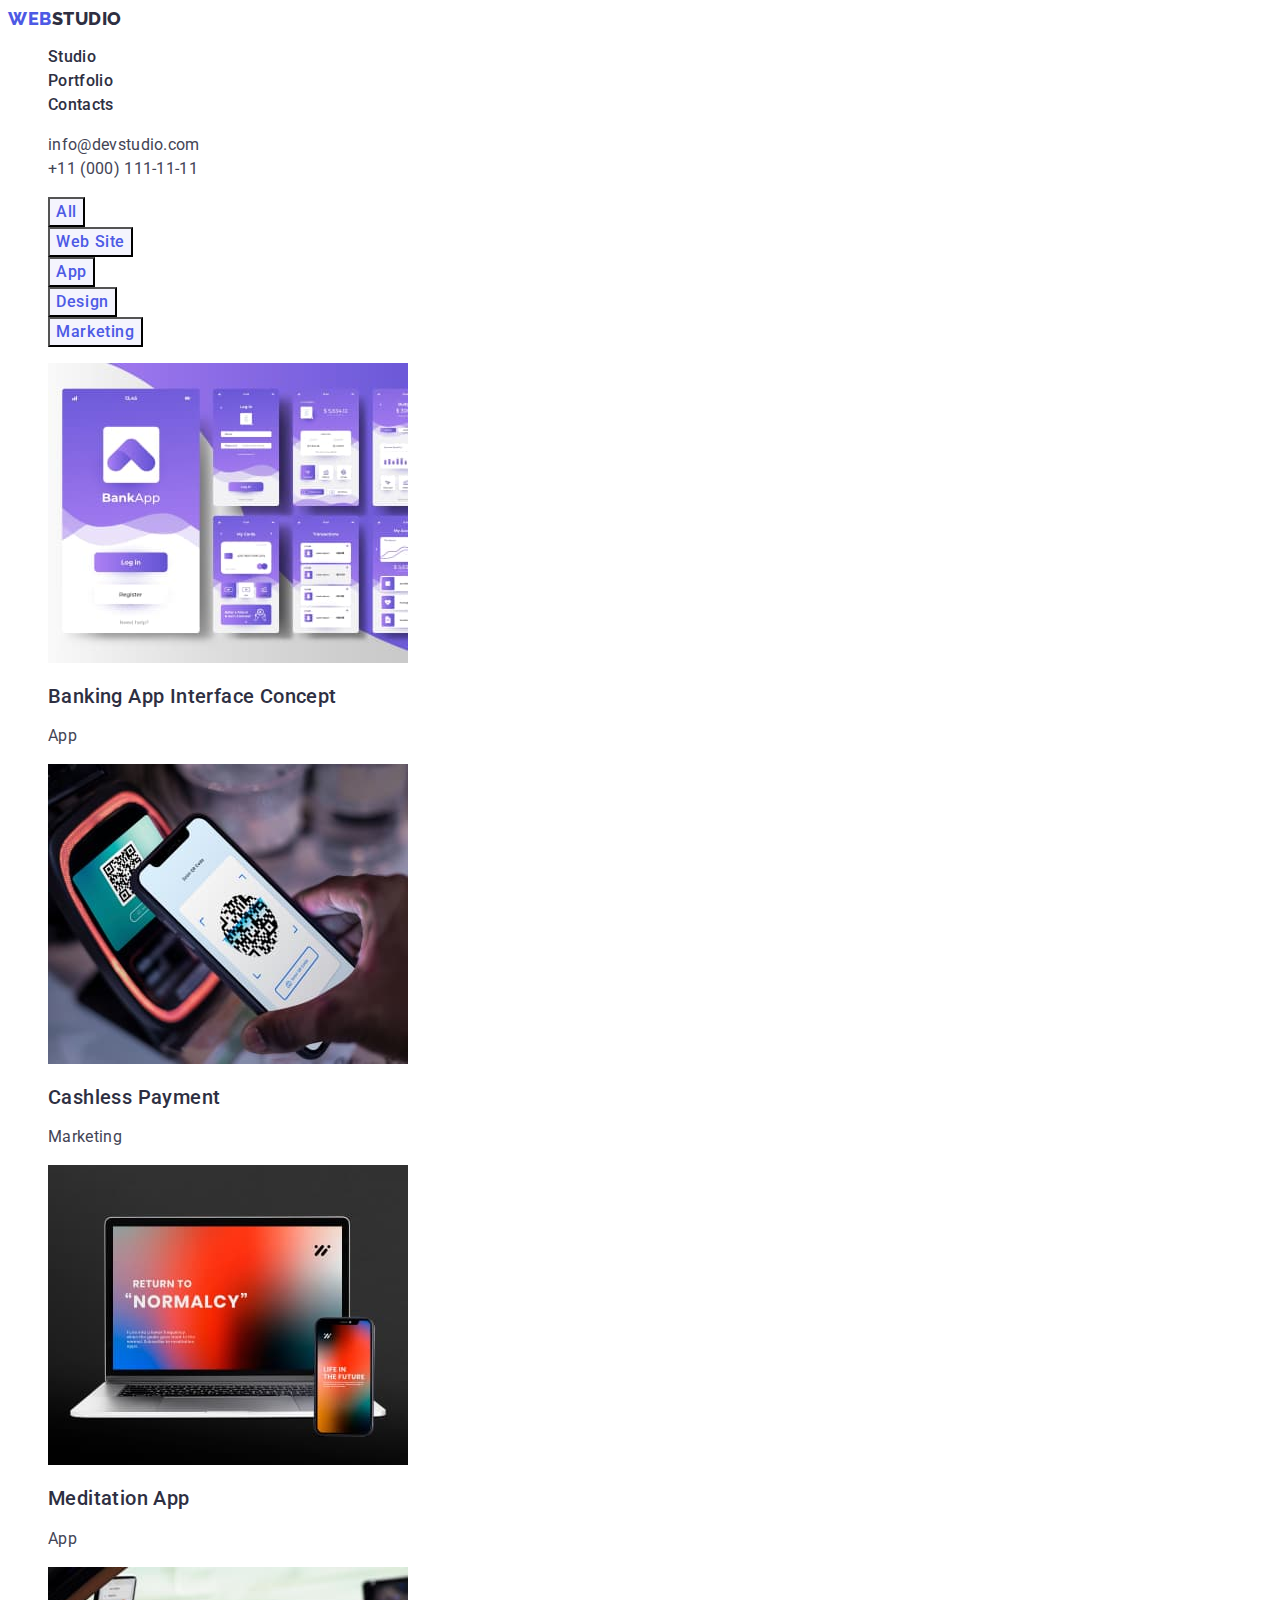
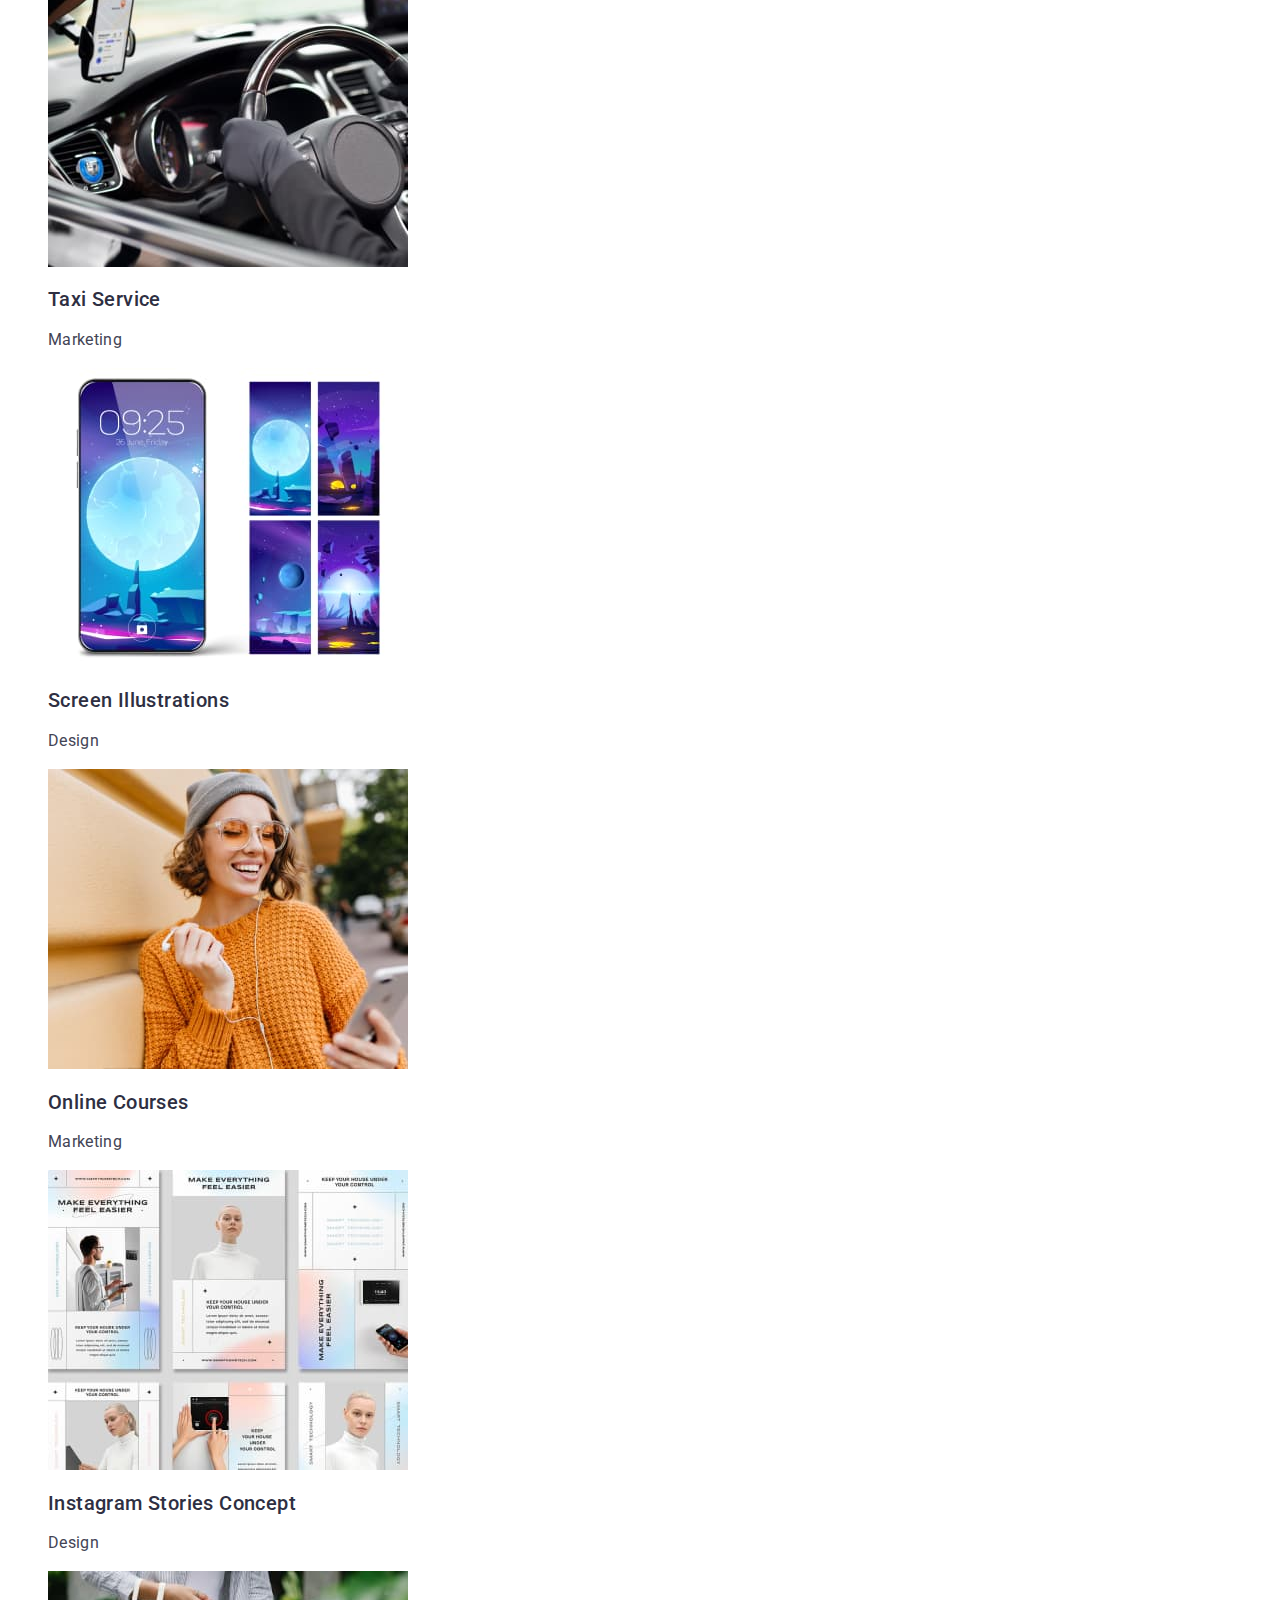
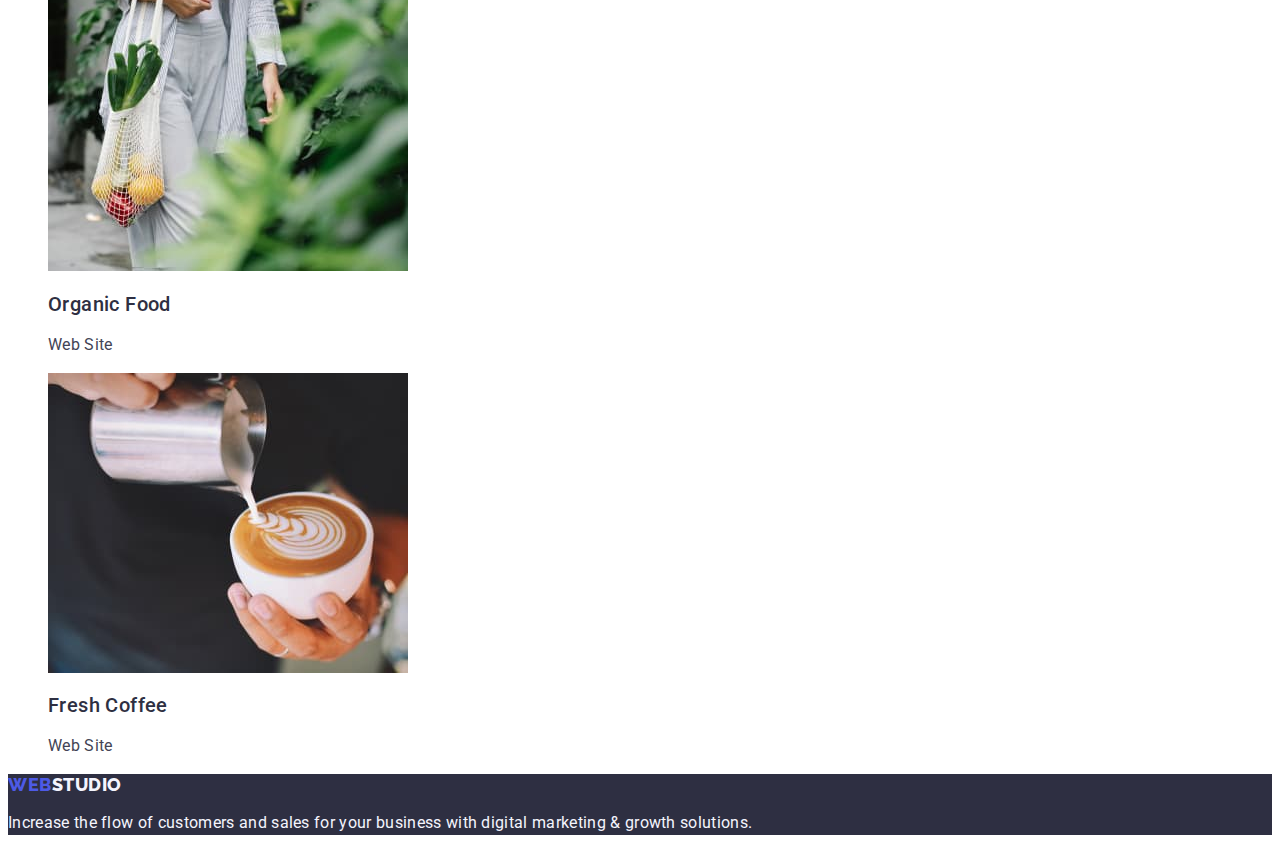
==== portfolio.html @ 57d8a475 "Initial commit" ====
<!DOCTYPE html>
<html lang="en">
  <head>
    <meta charset="UTF-8" />
    <meta name="viewport" content="width=device-width, initial-scale=1.0" />
    <title>Effective Solutions for Your Business</title>
    <link rel="preconnect" href="https://fonts.googleapis.com">
    <link rel="preconnect" href="https://fonts.gstatic.com" crossorigin>
    <link href="https://fonts.googleapis.com/css2?family=Raleway:wght@800&family=Roboto:wght@400;500;700;900&display=swap" rel="stylesheet">
    <link rel="stylesheet" href="./css/styles.css" />
  </head>
  <body>
    <header>
      <nav>
        <a href="./index.html" class="logo link">Web<span class="hlogo-span">Studio</span></a>
        <ul class="list">
          <li><a href="./index.html" class="nlist-link link">Studio</a></li>
          <li><a href="./portfolio.html" class="nlist-link link">Portfolio</a></li>
          <li><a href="" class="nlist-link link">Contacts</a></li>
        </ul>
      </nav>

      <address class="address">
        <ul class="list">
          <li>
            <a href="mailto:info@devstudio.com" class="addr-link link">info@devstudio.com</a>
          </li>
          <li>
            <a href="tel:+110001111111" class="addr-link link">+11 (000) 111-11-11</a>
          </li>
        </ul>
      </address>
    </header>

    <main>
      <section class="portfolio-section">
        <h1 hidden>hidden text</h1>
        <ul class="list">
          <li><button type="button" class="btn-item">All</button></li>
          <li><button type="button" class="btn-item">Web Site</button></li>
          <li><button type="button" class="btn-item">App</button></li>
          <li><button type="button" class="btn-item">Design</button></li>
          <li><button type="button" class="btn-item">Marketing</button></li>
        </ul>
        
        <!-- first-group -->
        <ul class="list">
          <li>
            <a href="#" class="link">
            <img src="./images/portfolio/line1/bank_app.jpg" alt="bank app" width="360" />
            <h2 class="team-h">Banking App Interface Concept</h2>
            <p class="team-p">App</p>
            </a>
          </li>
          <li>
            <a href="#" class="link">
            <img src="./images/portfolio/line1/cashless_pay.jpg" alt="cashless payment" width="360" />
            <h2 class="team-h">Cashless Payment</h2>
            <p class="team-p">Marketing</p>
            </a>
          </li>
          <li>
            <a href="#" class="link">
            <img src="./images/portfolio/line1/medit_app.jpg" alt="meditation app" width="360" />
            <h2 class="team-h">Meditation App</h2>
            <p class="team-p">App</p>
            </a>
          </li>
        
          <li>
            <a href="#" class="link">
            <img src="./images/portfolio/line2/taxi_svc.jpg" alt="taxi driving" width="360" />
            <h2 class="team-h">Taxi Service</h2>
            <p class="team-p">Marketing</p>
            </a>
          </li>
          <li>
            <a href="#" class="link">
            <img src="./images/portfolio/line2/srcreen.jpg" alt="screen illustrations" width="360" />
            <h2 class="team-h">Screen Illustrations</h2>
            <p class="team-p">Design</p>
            </a>
          </li>
          <li>
            <a href="#" class="link">
            <img src="./images/portfolio/line2/online_cours.jpg" alt="smiling girl learning" width="360" />
            <h2 class="team-h">Online Courses</h2>
            <p class="team-p">Marketing</p>
            </a>
          </li>
        
          <li>
            <a href="#" class="link">
            <img src="./images/portfolio/line3/insta_stories.jpg" alt="instagram screenshots" width="360" />
            <h2 class="team-h">Instagram Stories Concept</h2>
            <p class="team-p">Design</p>
            </a>
          </li>
          <li>
            <a href="#" class="link">
            <img src="./images/portfolio/line3/organic_food.jpg" alt="food in bascet" width="360" />
            <h2 class="team-h">Organic Food</h2>
            <p class="team-p">Web Site</p>
            </a>
          </li>
          <li>
            <a href="#" class="link">
            <img src="./images/portfolio/line3/fresh_cofee.jpg" alt="cup of coffee" width="360" />
            <h2 class="team-h">Fresh Coffee</h2>
            <p class="team-p">Web Site</p>
            </a>
          </li>
        </ul>

      </section>
    </main>

 <!-- footer -->
    <footer class="footer">
      <a href="./index.html" class="logo link">Web<span class="flogo-span">Studio</span></a>
      <p class="footer-p">
        Increase the flow of customers and sales for your business with digital marketing & growth
        solutions.
      </p>
    </footer>
  </body>
</html>
---- css/styles.css ----
:root {
    --main-color: #2E2F42;
    --logo-color: #4D5AE5;
    --light-color: #FFFFFF;
    --dark-color: #434455;
    --btn-hover: #404BBF;
    --btn-active: #f4f4fd;
    --prim-fnt: Roboto, sans-serif;
    --sec-fnt: Raleway, sans-serif;
}

body {
    font-family: var(--prim-fnt);
    color: var(--dark-color);
    background-color: var(--light-color);
    text-decoration: none;
    font-style: normal;
}

ul,
ol {
    list-style-type: none;
}

.link {
    text-decoration: none;
}

a, address {
    text-decoration: none;
    color: currentColor;
    font-style: inherit;
    color: var(--main-color);
}

/* logo header */
.logo {
    font-family: var(--sec-fnt);
    text-transform: uppercase;
    text-decoration: none;
    color: var(--logo-color);
    font-weight: 800;
    font-size: 18px;
    line-height: 1.17;
    letter-spacing: 0.03em;
}

.hlogo-span {
    color: var(--main-color);
}

.list {
    list-style: none;
}

.nlist-link {
    font-weight: 500;
    font-size: 16px;
    line-height: 1.5;
    letter-spacing: 0.02em;
    color: var(--main-color);
}

.nlist-link:hover,
.nlist-link:focus,
.addr-link:hover,
.addr-link:focus {
    color: #404bbf;

}

.addr-link {
    font-size: 16px;
    line-height: 1.5;
    letter-spacing: 0.02em;
    color: var(--dark-color);
}

/* footer */
.footer {
    background-color: var(--main-color);
    color: var(--light-color);
}

.flogo-span {
    color: #F4F4FD;
}

.footer-p {
    line-height: 1.5;
    color: #F4F4FD;
    letter-spacing: 0.02em;
}


/* hero section */
.section-hero {
    background-color: var(--main-color);
}

.hero-title {
    color: var(--light-color);
    font-size: 56px;
    font-weight: 700;
    line-height: 1.07;
    letter-spacing: 0.02em;
    text-align: center;
}

.hero-btn {
    background-color: var(--logo-color);
    font-family: var(--prim-fnt);
    color: var(--light-color);
    font-size: 16px;
    font-weight: 500;
    line-height: 1.5;
    cursor: pointer;
    letter-spacing: 0.04em;
    text-align: center;
}

.hero-btn:hover, .hero-btn:focus {
    background-color: var(--btn-hover);
}

/* second section */
.feature-h {
    font-weight: 500;
    font-size: 20px;
    line-height: 1.2;
    letter-spacing: 0.02em;
    color: var(--main-color)
}

.feature-p {
    font-size: 16px;
    line-height: 1.5;
    letter-spacing: 0.02em;
    color: var(--dark-color);
}

/* third section */

.doing-h {
    font-size: 36px;
    line-height: 1.11;
    text-align: center;
    letter-spacing: 0.02em;
    text-transform: capitalize;
    color: var(--main-color);
}

/* fourth section */

.team-section {
    background-color: #F4F4FD;
}

.team-item {
    background-color: var(--light-color);
}

.team-h {
    font-weight: 500;
    font-size: 20px;
    line-height: 1.2;
    letter-spacing: 0.02em;
    color: var(--main-color)
}

.team-p {
    font-size: 16px;
    line-height: 1.5;
    letter-spacing: 0.02em;
    color: var(--dark-color);
}

/* portfolio button list */

.btn-list button {
    text-transform: capitalize
}

.btn-item {
    font-family: var(--prim-fnt);
    font-weight: 500;
    font-size: 16px;
    line-height: 1.5;
    text-transform: capitalize;
    letter-spacing: 0.04em;
    background-color: var(--btn-active);
    color: var(--logo-color);
    cursor: pointer;
}

.btn-item:hover,
.btn-item:focus,
.btn-item:hover,
.btn-item:focus {
    color: var(--light-color);
    background-color: var(--btn-hover);
} 


.portfolio-section {
    text-transform: capitalize;
}

.portfolio-section h3 p {
    text-transform: inherit;
}
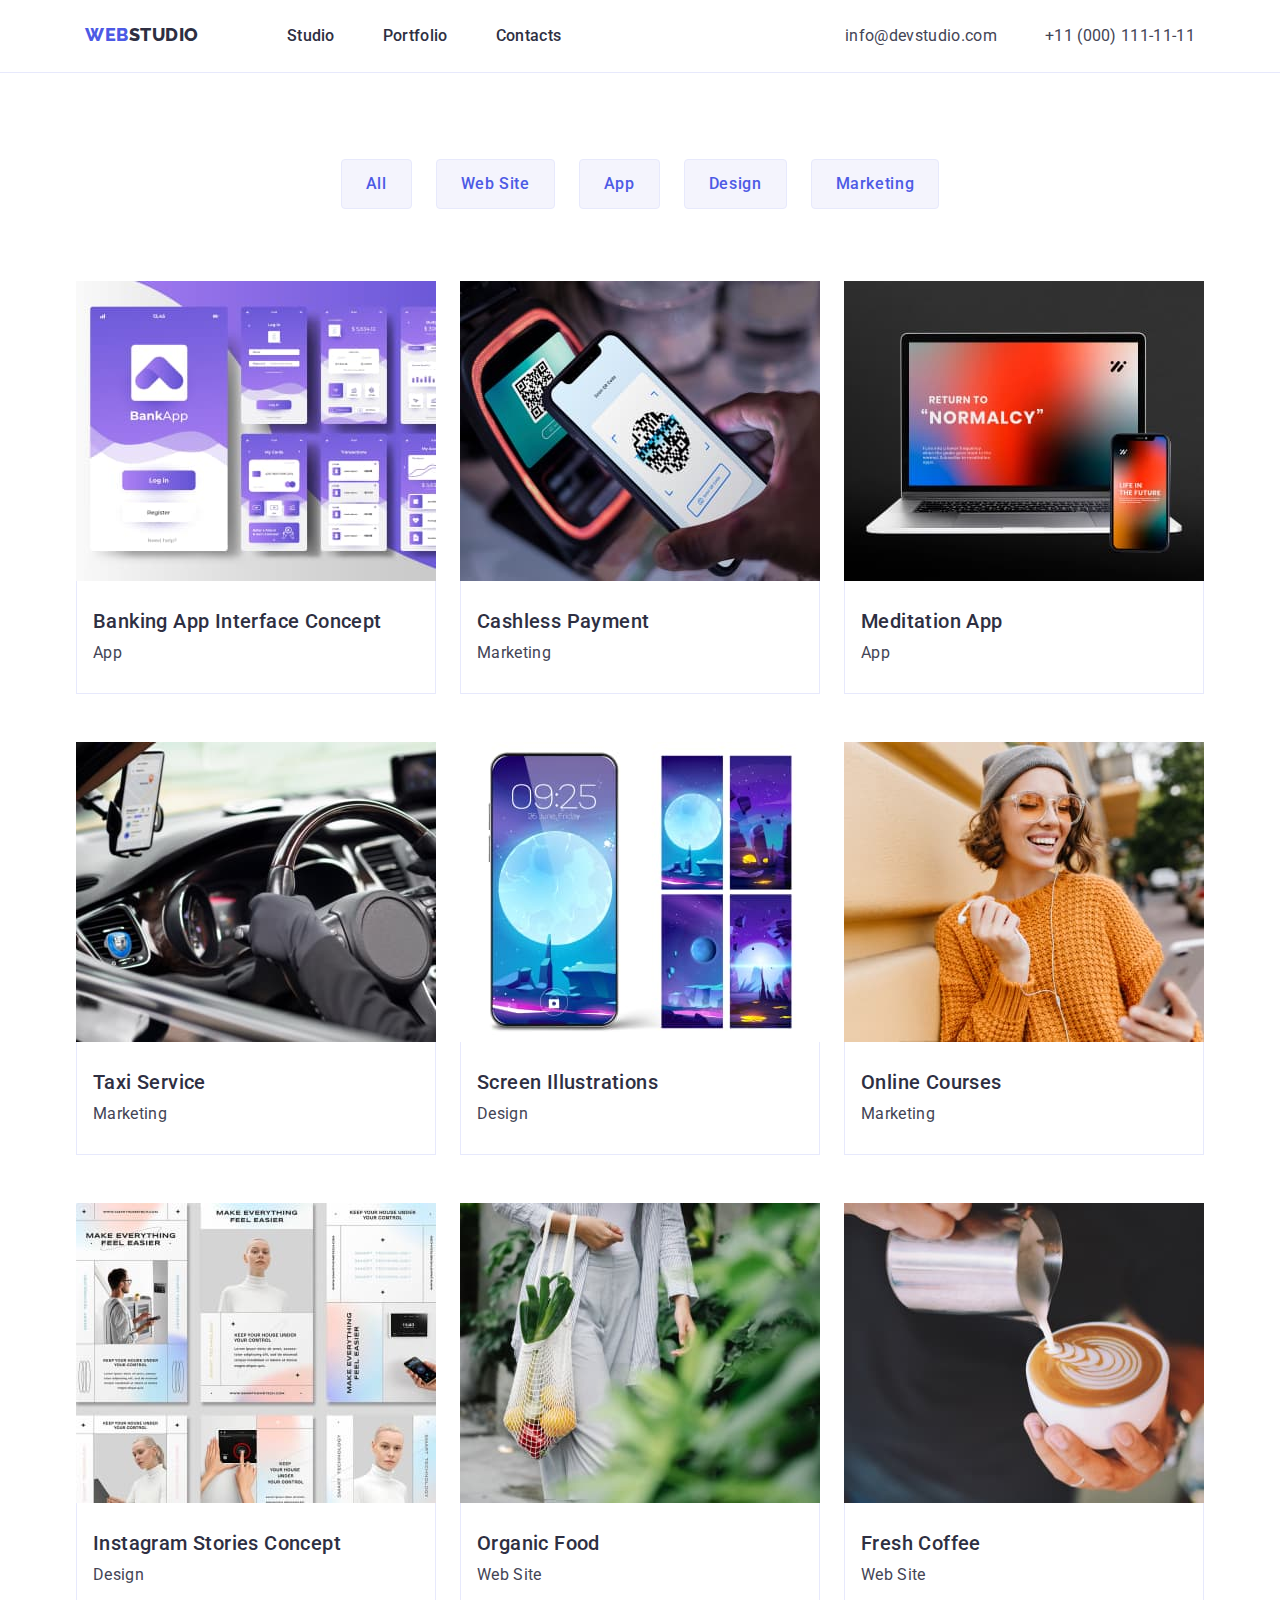
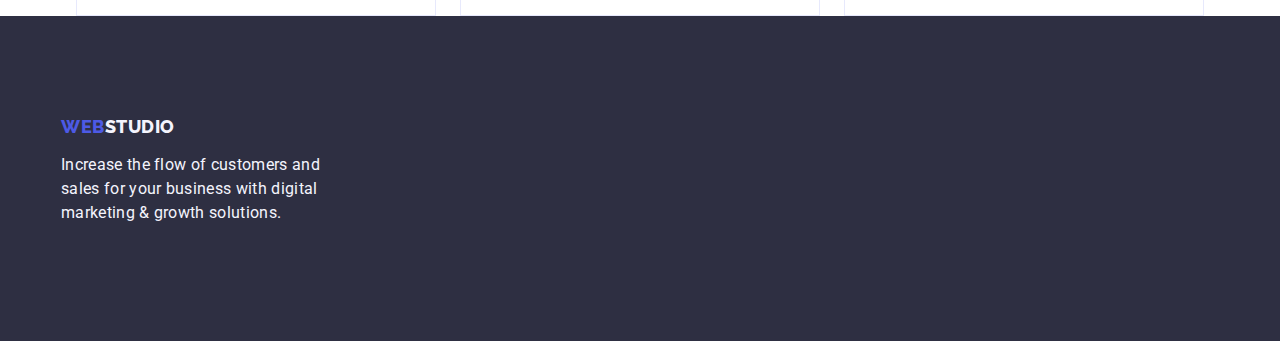
==== commit 1b66d4c1: "third-task-first-try" ====
--- a/portfolio.html
+++ b/portfolio.html
@@ -4,125 +4,180 @@
     <meta charset="UTF-8" />
     <meta name="viewport" content="width=device-width, initial-scale=1.0" />
     <title>Effective Solutions for Your Business</title>
-    <link rel="preconnect" href="https://fonts.googleapis.com">
-    <link rel="preconnect" href="https://fonts.gstatic.com" crossorigin>
-    <link href="https://fonts.googleapis.com/css2?family=Raleway:wght@800&family=Roboto:wght@400;500;700;900&display=swap" rel="stylesheet">
+    <link rel="preconnect" href="https://fonts.googleapis.com" />
+    <link rel="preconnect" href="https://fonts.gstatic.com" crossorigin />
+    <link
+      href="https://fonts.googleapis.com/css2?family=Raleway:wght@800&family=Roboto:wght@400;500;700;900&display=swap"
+      rel="stylesheet"
+    />
     <link rel="stylesheet" href="./css/styles.css" />
   </head>
   <body>
-    <header>
-      <nav>
-        <a href="./index.html" class="logo link">Web<span class="hlogo-span">Studio</span></a>
-        <ul class="list">
-          <li><a href="./index.html" class="nlist-link link">Studio</a></li>
-          <li><a href="./portfolio.html" class="nlist-link link">Portfolio</a></li>
-          <li><a href="" class="nlist-link link">Contacts</a></li>
-        </ul>
-      </nav>
+    <div class="page-container">
+      <header class="header">
+        <div class="header-div container">
+          <nav class="menu">
+            <a href="./index.html" class="logo link">Web<span class="hlogo-span">Studio</span></a>
+            <ul class="list header-list">
+              <li><a href="./index.html" class="nlist-link link">Studio</a></li>
+              <li><a href="./portfolio.html" class="nlist-link link">Portfolio</a></li>
+              <li><a href="" class="nlist-link link">Contacts</a></li>
+            </ul>
+          </nav>
+          <address class="address">
+            <ul class="list addr-list">
+              <li>
+                <a href="mailto:info@devstudio.com" class="addr-link link">info@devstudio.com</a>
+              </li>
+              <li>
+                <a href="tel:+110001111111" class="addr-link link">+11 (000) 111-11-11</a>
+              </li>
+            </ul>
+          </address>
+        </div>
+      </header>
 
-      <address class="address">
-        <ul class="list">
-          <li>
-            <a href="mailto:info@devstudio.com" class="addr-link link">info@devstudio.com</a>
-          </li>
-          <li>
-            <a href="tel:+110001111111" class="addr-link link">+11 (000) 111-11-11</a>
-          </li>
-        </ul>
-      </address>
-    </header>
+      <main>
+        <div class="container">
+          <section class="portfolio-section">
+            <h1 hidden class="visually-hidden">Portfolio page</h1>
+            
+            <ul class="btn-list list">
+              <li class="btn-item" ><button type="button" class="btn">All</button></li>
+              <li class="btn-item" ><button type="button" class="btn">Web Site</button></li>
+              <li class="btn-item" ><button type="button" class="btn">App</button></li>
+              <li class="btn-item" ><button type="button" class="btn">Design</button></li>
+              <li class="btn-item" ><button type="button" class="btn">Marketing</button></li>
+            </ul>
+          
 
-    <main>
-      <section class="portfolio-section">
-        <h1 hidden>hidden text</h1>
-        <ul class="list">
-          <li><button type="button" class="btn-item">All</button></li>
-          <li><button type="button" class="btn-item">Web Site</button></li>
-          <li><button type="button" class="btn-item">App</button></li>
-          <li><button type="button" class="btn-item">Design</button></li>
-          <li><button type="button" class="btn-item">Marketing</button></li>
-        </ul>
-        
-        <!-- first-group -->
-        <ul class="list">
-          <li>
-            <a href="#" class="link">
-            <img src="./images/portfolio/line1/bank_app.jpg" alt="bank app" width="360" />
-            <h2 class="team-h">Banking App Interface Concept</h2>
-            <p class="team-p">App</p>
-            </a>
-          </li>
-          <li>
-            <a href="#" class="link">
-            <img src="./images/portfolio/line1/cashless_pay.jpg" alt="cashless payment" width="360" />
-            <h2 class="team-h">Cashless Payment</h2>
-            <p class="team-p">Marketing</p>
-            </a>
-          </li>
-          <li>
-            <a href="#" class="link">
-            <img src="./images/portfolio/line1/medit_app.jpg" alt="meditation app" width="360" />
-            <h2 class="team-h">Meditation App</h2>
-            <p class="team-p">App</p>
-            </a>
-          </li>
-        
-          <li>
-            <a href="#" class="link">
-            <img src="./images/portfolio/line2/taxi_svc.jpg" alt="taxi driving" width="360" />
-            <h2 class="team-h">Taxi Service</h2>
-            <p class="team-p">Marketing</p>
-            </a>
-          </li>
-          <li>
-            <a href="#" class="link">
-            <img src="./images/portfolio/line2/srcreen.jpg" alt="screen illustrations" width="360" />
-            <h2 class="team-h">Screen Illustrations</h2>
-            <p class="team-p">Design</p>
-            </a>
-          </li>
-          <li>
-            <a href="#" class="link">
-            <img src="./images/portfolio/line2/online_cours.jpg" alt="smiling girl learning" width="360" />
-            <h2 class="team-h">Online Courses</h2>
-            <p class="team-p">Marketing</p>
-            </a>
-          </li>
-        
-          <li>
-            <a href="#" class="link">
-            <img src="./images/portfolio/line3/insta_stories.jpg" alt="instagram screenshots" width="360" />
-            <h2 class="team-h">Instagram Stories Concept</h2>
-            <p class="team-p">Design</p>
-            </a>
-          </li>
-          <li>
-            <a href="#" class="link">
-            <img src="./images/portfolio/line3/organic_food.jpg" alt="food in bascet" width="360" />
-            <h2 class="team-h">Organic Food</h2>
-            <p class="team-p">Web Site</p>
-            </a>
-          </li>
-          <li>
-            <a href="#" class="link">
-            <img src="./images/portfolio/line3/fresh_cofee.jpg" alt="cup of coffee" width="360" />
-            <h2 class="team-h">Fresh Coffee</h2>
-            <p class="team-p">Web Site</p>
-            </a>
-          </li>
-        </ul>
 
-      </section>
-    </main>
+            <!-- card groups -->
+            <ul class="list projects">
+              <li class="proj-item" >
+                <a href="#" class="proj-a link">
+                  <img src="./images/portfolio/line1/bank_app.jpg" alt="bank app" width="360" />
+                  <div class="card-text-blk">
+                    <h2 class="proj-h">Banking App Interface Concept</h2>
+                    <p class="proj-p">App</p>
+                  </div>
 
- <!-- footer -->
-    <footer class="footer">
-      <a href="./index.html" class="logo link">Web<span class="flogo-span">Studio</span></a>
-      <p class="footer-p">
-        Increase the flow of customers and sales for your business with digital marketing & growth
-        solutions.
-      </p>
-    </footer>
+                </a>
+              </li>
+              <li class="proj-item" >
+                <a href="#" class="proj-a link">
+                  <img
+                    src="./images/portfolio/line1/cashless_pay.jpg"
+                    alt="cashless payment"
+                    width="360"
+                  />
+                  <div class="card-text-blk">
+                    <h2 class="proj-h">Cashless Payment</h2>
+                    <p class="proj-p">Marketing</p>
+                  </div>
+                </a>
+              </li>
+              <li class="proj-item" >
+                <a href="#" class="proj-a link">
+                  <img src="./images/portfolio/line1/medit_app.jpg" alt="meditation app" width="360" />
+                  <div class="card-text-blk">  
+                    <h2 class="proj-h">Meditation App</h2>
+                    <p class="proj-p">App</p>
+                  </div>
+                </a>
+              </li>
+
+
+              <li class="proj-item" >
+                <a href="#" class="proj-a link">
+                  <img src="./images/portfolio/line2/taxi_svc.jpg" alt="taxi driving" width="360" />
+                  <div class="card-text-blk">
+                    <h2 class="proj-h">Taxi Service</h2>
+                    <p class="proj-p">Marketing</p>
+                  </div>    
+                </a>
+              </li>
+              <li class="proj-item" >
+                <a href="#" class="proj-a link">
+                  <img
+                    src="./images/portfolio/line2/srcreen.jpg"
+                    alt="screen illustrations"
+                    width="360"
+                  />
+                  <div class="card-text-blk">
+                    <h2 class="proj-h">Screen Illustrations</h2>
+                    <p class="proj-p">Design</p>
+                  </div>
+                </a>
+              </li>
+              <li class="proj-item" >
+                <a href="#" class="proj-a link">
+                  <img
+                    src="./images/portfolio/line2/online_cours.jpg"
+                    alt="smiling girl learning"
+                    width="360"
+                  />
+                  <div class="card-text-blk">
+                    <h2 class="proj-h">Online Courses</h2>
+                    <p class="proj-p">Marketing</p>
+                  </div>
+                </a>
+              </li>
+
+
+              <li class="proj-item" >
+                <a href="#" class="proj-a link">
+                  <img
+                    src="./images/portfolio/line3/insta_stories.jpg"
+                    alt="instagram screenshots"
+                    width="360"
+                  />
+                  <div class="card-text-blk">
+                    <h2 class="proj-h">Instagram Stories Concept</h2>
+                    <p class="proj-p">Design</p>
+                  </div>
+                </a>
+              </li>
+              <li class="proj-item" >
+                <a href="#" class="proj-a link">
+                  <img
+                    src="./images/portfolio/line3/organic_food.jpg"
+                    alt="food in bascet"
+                    width="360"
+                  />
+                  <div class="card-text-blk">
+                    <h2 class="proj-h">Organic Food</h2>
+                    <p class="proj-p">Web Site</p>
+                  </div>
+                </a>
+              </li>
+              <li class="proj-item"> 
+                <a href="#" class="proj-a link">
+                  <img src="./images/portfolio/line3/fresh_cofee.jpg" alt="cup of coffee" width="360" />
+                  <div class="card-text-blk">
+                    <h2 class="proj-h">Fresh Coffee</h2>
+                    <p class="proj-p">Web Site</p>
+                  </div>
+                </a>
+              </li>
+            </ul>
+          </section>
+        </div>
+      </main>
+
+
+      <!-- footer -->
+      <footer class="footer">
+        <div class="container">
+          <div class="footer-block">
+            <a href="./index.html" class="logo flogo link">Web<span class="flogo-span">Studio</span></a>
+            <p class="footer-p">
+              Increase the flow of customers and sales for your business with digital marketing & growth
+              solutions.
+            </p>
+          </div>
+        </div>
+      </footer>
+    </div>
   </body>
-</html>
-
+</html>--- a/css/styles.css
+++ b/css/styles.css
@@ -7,6 +7,27 @@
     --btn-active: #f4f4fd;
     --prim-fnt: Roboto, sans-serif;
     --sec-fnt: Raleway, sans-serif;
+    --btn: #e7e9fc;
+}
+
+/* Reset */
+h1,
+h2,
+h3,
+h4,
+h5,
+h6,
+ul,
+ol,
+body {
+    margin: 0;
+    padding: 0;
+    box-sizing: border-box;
+}
+
+img {
+    display: block;
+    margin: 0 auto;
 }
 
 body {
@@ -17,6 +38,45 @@
     font-style: normal;
 }
 
+.header {
+    border-bottom: 1px solid #e7e9fc;
+    padding: 24px 0;
+}
+
+.container {
+    width: 1158px;
+    margin: 0 auto;
+    padding: 0 15px;
+}
+
+.header-div {
+    display: flex;
+    align-items: center;
+    justify-content: space-between;
+}
+
+.menu-nav {
+    display: flex;
+    align-items: center;
+    padding: 24px 0;
+}
+
+
+.list {
+    list-style: none;
+}
+
+.menu {
+    display: flex;
+    justify-content: center;
+    gap: 40px;
+}
+
+.header-list, .addr-list {
+    display: flex;
+}
+
+
 ul,
 ol {
     list-style-type: none;
@@ -33,8 +93,13 @@
     color: var(--main-color);
 }
 
+.address {
+    display: flex;
+}
+
 /* logo header */
 .logo {
+    display: flex;
     font-family: var(--sec-fnt);
     text-transform: uppercase;
     text-decoration: none;
@@ -43,22 +108,21 @@
     font-size: 18px;
     line-height: 1.17;
     letter-spacing: 0.03em;
+    padding: 0 24px;
 }
 
 .hlogo-span {
     color: var(--main-color);
 }
 
-.list {
-    list-style: none;
-}
-
 .nlist-link {
     font-weight: 500;
     font-size: 16px;
     line-height: 1.5;
     letter-spacing: 0.02em;
     color: var(--main-color);
+    padding: 0 24px;
+
 }
 
 .nlist-link:hover,
@@ -74,32 +138,22 @@
     line-height: 1.5;
     letter-spacing: 0.02em;
     color: var(--dark-color);
-}
-
-/* footer */
-.footer {
-    background-color: var(--main-color);
-    color: var(--light-color);
-}
-
-.flogo-span {
-    color: #F4F4FD;
-}
-
-.footer-p {
-    line-height: 1.5;
-    color: #F4F4FD;
-    letter-spacing: 0.02em;
-}
-
-
+    padding: 0 24px;
+
+}
 /* hero section */
 .section-hero {
     background-color: var(--main-color);
-}
+    padding: 188px 0;
+}
+
 
 .hero-title {
     color: var(--light-color);
+    max-width: 496px;
+    margin: auto;
+    margin-bottom: 48px;
+    padding-top: 30px;
     font-size: 56px;
     font-weight: 700;
     line-height: 1.07;
@@ -108,6 +162,12 @@
 }
 
 .hero-btn {
+    display: block;
+    margin: 15px auto auto;
+    height: 56px;
+    min-width: 169px;
+    border: none;
+    border-radius: 4px;
     background-color: var(--logo-color);
     font-family: var(--prim-fnt);
     color: var(--light-color);
@@ -124,43 +184,105 @@
 }
 
 /* second section */
+.second-section {
+    padding: 120px 0;
+}
+
+.second-s-ul {
+    display: flex;
+    gap: 24px;
+}
+
+.feature-list-item {
+    flex-basis: calc((100% - 72px) / 4);
+}
+
+.visually-hidden {
+    position: absolute;
+    width: 1px;
+    height: 1px;
+    margin: -1px;
+    border: 0;
+    padding: 0;
+    white-space: nowrap;
+    clip-path: inset(100%);
+    clip: rect(0 0 0 0);
+    overflow: hidden;
+}
+
 .feature-h {
     font-weight: 500;
     font-size: 20px;
     line-height: 1.2;
     letter-spacing: 0.02em;
-    color: var(--main-color)
+    color: var(--main-color);
+    margin-bottom: 8px;
 }
 
 .feature-p {
     font-size: 16px;
     line-height: 1.5;
+    font-weight: 400;
     letter-spacing: 0.02em;
     color: var(--dark-color);
 }
 
 /* third section */
-
-.doing-h {
+.third-section {
+    padding-bottom: 120px;
+
+}
+
+.doing-h, .team-h {
     font-size: 36px;
+    font-weight: 500;
     line-height: 1.11;
     text-align: center;
     letter-spacing: 0.02em;
     text-transform: capitalize;
     color: var(--main-color);
+    margin-bottom: 72px;
+}
+
+.doing-ul, .team-list {
+    display: flex;
+    gap: 24px;
+}
+
+.doing-item {
+   flex-basis: calc((100% - 48px) / 3);
 }
 
 /* fourth section */
-
 .team-section {
-    background-color: #F4F4FD;
+    padding: 120px 0;
+    background-color: var(--btn-active);
+}
+
+.team-list {
+    display: flex;
+    gap: 24px;
 }
 
 .team-item {
+    box-sizing: border-box;
     background-color: var(--light-color);
-}
-
-.team-h {
+    width: calc((100% - 72px) / 4);
+    border-radius: 0px 0px 0px 0px;
+    padding: 0;
+    margin: 0;
+}
+
+.team-image {
+    padding: 0;
+    margin: 0;
+    display: block;
+}
+
+.team-name {
+    margin-top: 32px;
+    text-align: center;
+    margin-bottom: 8px;
     font-weight: 500;
     font-size: 20px;
     line-height: 1.2;
@@ -168,20 +290,28 @@
     color: var(--main-color)
 }
 
-.team-p {
-    font-size: 16px;
+.team-position {
+    font-size: 16px;
+    text-align: center;
     line-height: 1.5;
     letter-spacing: 0.02em;
     color: var(--dark-color);
 }
 
 /* portfolio button list */
-
-.btn-list button {
+.btn-list {
+    margin: 86px auto 72px;
+    display: flex;
+    justify-content: center;
+    gap: 24px;
+}
+
+
+.btn-list .btn {
     text-transform: capitalize
 }
 
-.btn-item {
+.btn {
     font-family: var(--prim-fnt);
     font-weight: 500;
     font-size: 16px;
@@ -191,16 +321,20 @@
     background-color: var(--btn-active);
     color: var(--logo-color);
     cursor: pointer;
-}
-
-.btn-item:hover,
-.btn-item:focus,
-.btn-item:hover,
-.btn-item:focus {
+    padding: 12px 24px;
+    border-radius: 4px;
+    border: 1px solid var(--btn);
+}
+
+.btn:hover,
+.btn:focus,
+.btn:hover,
+.btn:focus {
     color: var(--light-color);
     background-color: var(--btn-hover);
 } 
 
+/* portfolio projicts */
 
 .portfolio-section {
     text-transform: capitalize;
@@ -208,4 +342,75 @@
 
 .portfolio-section h3 p {
     text-transform: inherit;
-}+}
+
+.projects {
+    box-sizing: border-box;
+    margin: 0;
+    padding: 0;
+    display: flex;
+    flex-wrap: wrap;
+    column-gap: 24px;
+    row-gap: 48px;
+    justify-content: center;
+    background-color: var(--light-color);
+}
+
+.proj-item {
+    flex-basis: calc((1128px - 48px) / 3);
+    box-sizing: border-box;
+}
+
+.card-text-blk {
+    padding: 28px 16px;
+    border: 1px solid var(--btn);
+    border-top: none;
+}
+
+.proj-h {
+    margin-bottom: 8px;
+    font-weight: 500;
+    font-size: 20px;
+    line-height: 1.2;
+    letter-spacing: 0.02em;
+}
+
+.proj-p {
+    margin: 0;
+    padding: 0;
+    font-size: 16px;
+    line-height: 1.5;
+    letter-spacing: 0.02em;
+    color: var(--dark-color);
+}
+
+
+/* footer */
+.footer {
+    background-color: var(--main-color);
+    color: var(--light-color);
+    padding: 100px 0;
+}
+
+.footer-block {
+    box-sizing: border-box;
+    width: 264px;
+    padding: 0;
+}
+
+.flogo-span {
+    color: #F4F4FD;
+
+}
+
+.flogo {
+    padding: 0;
+} 
+
+.footer-p {
+    line-height: 1.5;
+    color: var(--btn-active);
+    letter-spacing: 0.02em;
+    font-size: 16px;
+    font-weight: 400;
+}
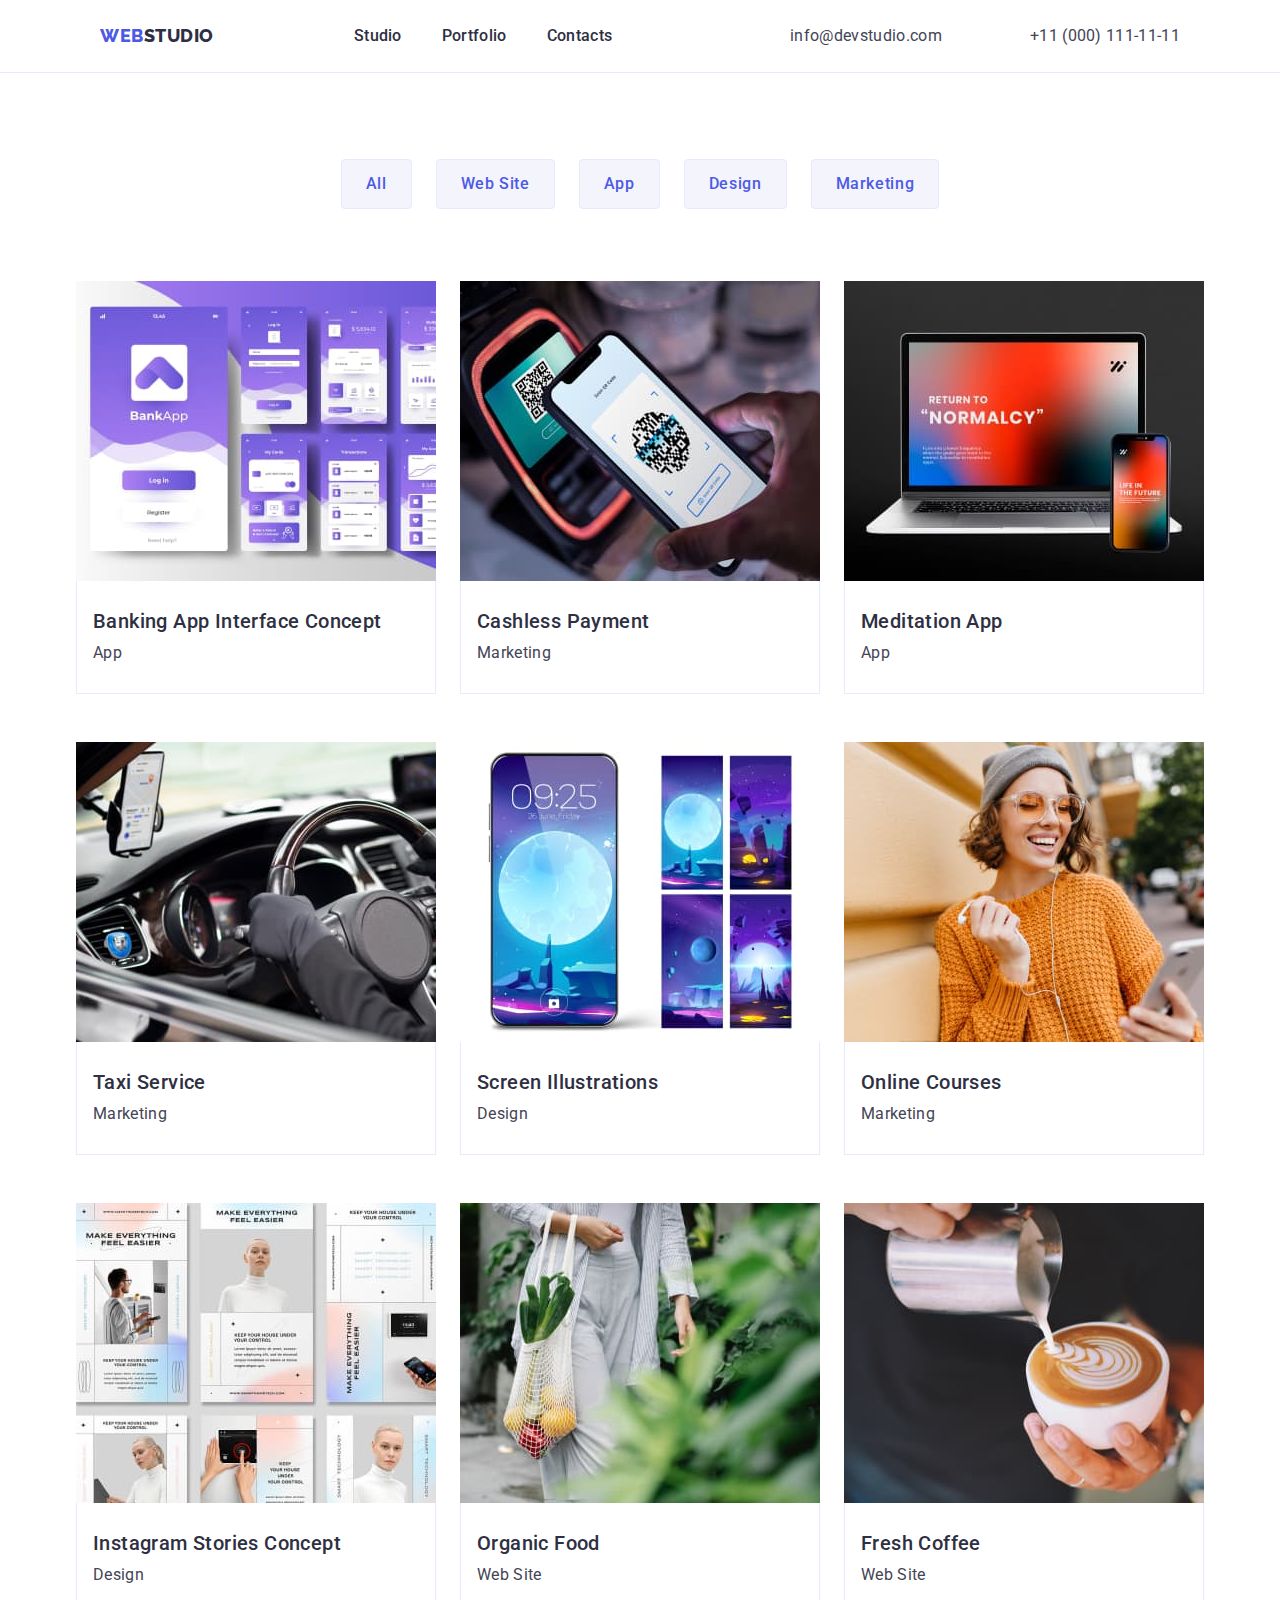
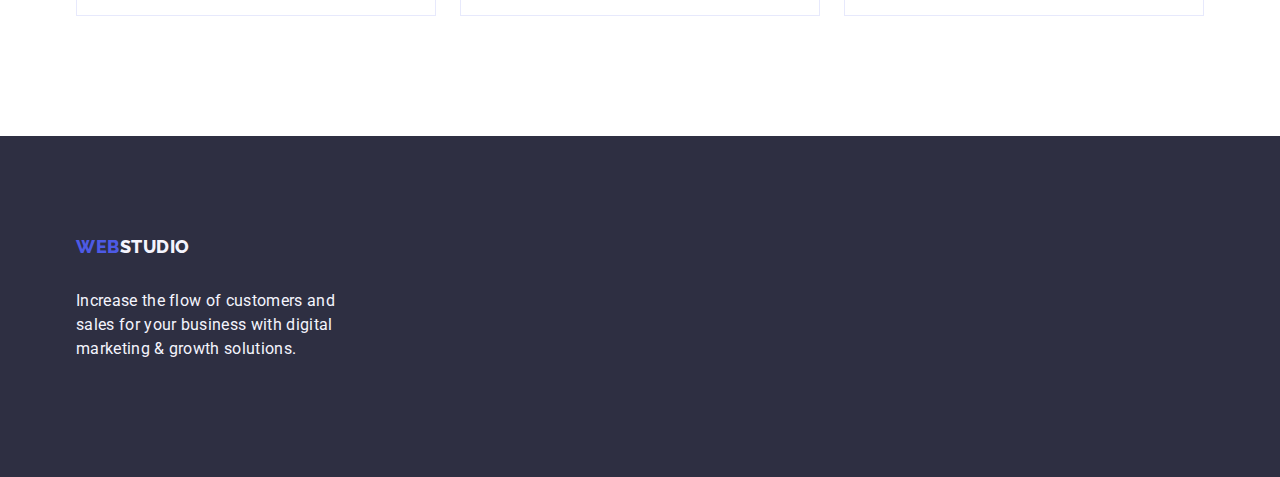
==== commit 86567579: "third task second try" ====
--- a/portfolio.html
+++ b/portfolio.html
@@ -4,180 +4,190 @@
     <meta charset="UTF-8" />
     <meta name="viewport" content="width=device-width, initial-scale=1.0" />
     <title>Effective Solutions for Your Business</title>
+
+    <!-- Fonts -->
     <link rel="preconnect" href="https://fonts.googleapis.com" />
     <link rel="preconnect" href="https://fonts.gstatic.com" crossorigin />
     <link
       href="https://fonts.googleapis.com/css2?family=Raleway:wght@800&family=Roboto:wght@400;500;700;900&display=swap"
       rel="stylesheet"
     />
+
+    <!-- Normalize -->
+    <link
+      rel="stylesheet"
+      href="https://cdn.jsdelivr.net/npm/modern-normalize@2.0.0/modern-normalize.min.css"
+    />
+    <link rel="stylesheet" href="./css/modern-normalize.min.css" />
+
+    <!-- Custom styles -->
     <link rel="stylesheet" href="./css/styles.css" />
   </head>
+
   <body>
-    <div class="page-container">
-      <header class="header">
-        <div class="header-div container">
-          <nav class="menu">
-            <a href="./index.html" class="logo link">Web<span class="hlogo-span">Studio</span></a>
-            <ul class="list header-list">
-              <li><a href="./index.html" class="nlist-link link">Studio</a></li>
-              <li><a href="./portfolio.html" class="nlist-link link">Portfolio</a></li>
-              <li><a href="" class="nlist-link link">Contacts</a></li>
-            </ul>
-          </nav>
-          <address class="address">
-            <ul class="list addr-list">
-              <li>
-                <a href="mailto:info@devstudio.com" class="addr-link link">info@devstudio.com</a>
-              </li>
-              <li>
-                <a href="tel:+110001111111" class="addr-link link">+11 (000) 111-11-11</a>
-              </li>
-            </ul>
-          </address>
+    <header class="header">
+      <div class="header-div container">
+        <nav class="menu">
+          <a href="./index.html" class="logo link">Web<span class="hlogo-span">Studio</span></a>
+          <ul class="list header-list">
+            <li><a href="./index.html" class="nlist-link link">Studio</a></li>
+            <li><a href="./portfolio.html" class="nlist-link link">Portfolio</a></li>
+            <li><a href="" class="nlist-link link">Contacts</a></li>
+          </ul>
+        </nav>
+        <address class="address">
+          <ul class="list addr-list">
+            <li>
+              <a href="mailto:info@devstudio.com" class="addr-link link">info@devstudio.com</a>
+            </li>
+            <li>
+              <a href="tel:+110001111111" class="addr-link link">+11 (000) 111-11-11</a>
+            </li>
+          </ul>
+        </address>
+      </div>
+    </header>
+
+    <main>
+      <section class="portfolio-section">
+        <div class="container">
+          <h1 hidden class="visually-hidden">Portfolio page</h1>
+
+          <ul class="btn-list list">
+            <li class="btn-item"><button type="button" class="btn">All</button></li>
+            <li class="btn-item"><button type="button" class="btn">Web Site</button></li>
+            <li class="btn-item"><button type="button" class="btn">App</button></li>
+            <li class="btn-item"><button type="button" class="btn">Design</button></li>
+            <li class="btn-item"><button type="button" class="btn">Marketing</button></li>
+          </ul>
+
+          <!-- card groups -->
+          <ul class="list projects">
+            <li class="proj-item">
+              <a href="#" class="proj-a link">
+                <img src="./images/portfolio/line1/bank_app.jpg" alt="bank app" width="360" />
+                <div class="card-text-blk">
+                  <h2 class="proj-h">Banking App Interface Concept</h2>
+                  <p class="proj-p">App</p>
+                </div>
+              </a>
+            </li>
+            <li class="proj-item">
+              <a href="#" class="proj-a link">
+                <img
+                  src="./images/portfolio/line1/cashless_pay.jpg"
+                  alt="cashless payment"
+                  width="360"
+                />
+                <div class="card-text-blk">
+                  <h2 class="proj-h">Cashless Payment</h2>
+                  <p class="proj-p">Marketing</p>
+                </div>
+              </a>
+            </li>
+            <li class="proj-item">
+              <a href="#" class="proj-a link">
+                <img
+                  src="./images/portfolio/line1/medit_app.jpg"
+                  alt="meditation app"
+                  width="360"
+                />
+                <div class="card-text-blk">
+                  <h2 class="proj-h">Meditation App</h2>
+                  <p class="proj-p">App</p>
+                </div>
+              </a>
+            </li>
+
+            <li class="proj-item">
+              <a href="#" class="proj-a link">
+                <img src="./images/portfolio/line2/taxi_svc.jpg" alt="taxi driving" width="360" />
+                <div class="card-text-blk">
+                  <h2 class="proj-h">Taxi Service</h2>
+                  <p class="proj-p">Marketing</p>
+                </div>
+              </a>
+            </li>
+            <li class="proj-item">
+              <a href="#" class="proj-a link">
+                <img
+                  src="./images/portfolio/line2/srcreen.jpg"
+                  alt="screen illustrations"
+                  width="360"
+                />
+                <div class="card-text-blk">
+                  <h2 class="proj-h">Screen Illustrations</h2>
+                  <p class="proj-p">Design</p>
+                </div>
+              </a>
+            </li>
+            <li class="proj-item">
+              <a href="#" class="proj-a link">
+                <img
+                  src="./images/portfolio/line2/online_cours.jpg"
+                  alt="smiling girl learning"
+                  width="360"
+                />
+                <div class="card-text-blk">
+                  <h2 class="proj-h">Online Courses</h2>
+                  <p class="proj-p">Marketing</p>
+                </div>
+              </a>
+            </li>
+
+            <li class="proj-item">
+              <a href="#" class="proj-a link">
+                <img
+                  src="./images/portfolio/line3/insta_stories.jpg"
+                  alt="instagram screenshots"
+                  width="360"
+                />
+                <div class="card-text-blk">
+                  <h2 class="proj-h">Instagram Stories Concept</h2>
+                  <p class="proj-p">Design</p>
+                </div>
+              </a>
+            </li>
+            <li class="proj-item">
+              <a href="#" class="proj-a link">
+                <img
+                  src="./images/portfolio/line3/organic_food.jpg"
+                  alt="food in bascet"
+                  width="360"
+                />
+                <div class="card-text-blk">
+                  <h2 class="proj-h">Organic Food</h2>
+                  <p class="proj-p">Web Site</p>
+                </div>
+              </a>
+            </li>
+            <li class="proj-item">
+              <a href="#" class="proj-a link">
+                <img
+                  src="./images/portfolio/line3/fresh_cofee.jpg"
+                  alt="cup of coffee"
+                  width="360"
+                />
+                <div class="card-text-blk">
+                  <h2 class="proj-h">Fresh Coffee</h2>
+                  <p class="proj-p">Web Site</p>
+                </div>
+              </a>
+            </li>
+          </ul>
         </div>
-      </header>
+      </section>
+    </main>
 
-      <main>
-        <div class="container">
-          <section class="portfolio-section">
-            <h1 hidden class="visually-hidden">Portfolio page</h1>
-            
-            <ul class="btn-list list">
-              <li class="btn-item" ><button type="button" class="btn">All</button></li>
-              <li class="btn-item" ><button type="button" class="btn">Web Site</button></li>
-              <li class="btn-item" ><button type="button" class="btn">App</button></li>
-              <li class="btn-item" ><button type="button" class="btn">Design</button></li>
-              <li class="btn-item" ><button type="button" class="btn">Marketing</button></li>
-            </ul>
-          
-
-
-            <!-- card groups -->
-            <ul class="list projects">
-              <li class="proj-item" >
-                <a href="#" class="proj-a link">
-                  <img src="./images/portfolio/line1/bank_app.jpg" alt="bank app" width="360" />
-                  <div class="card-text-blk">
-                    <h2 class="proj-h">Banking App Interface Concept</h2>
-                    <p class="proj-p">App</p>
-                  </div>
-
-                </a>
-              </li>
-              <li class="proj-item" >
-                <a href="#" class="proj-a link">
-                  <img
-                    src="./images/portfolio/line1/cashless_pay.jpg"
-                    alt="cashless payment"
-                    width="360"
-                  />
-                  <div class="card-text-blk">
-                    <h2 class="proj-h">Cashless Payment</h2>
-                    <p class="proj-p">Marketing</p>
-                  </div>
-                </a>
-              </li>
-              <li class="proj-item" >
-                <a href="#" class="proj-a link">
-                  <img src="./images/portfolio/line1/medit_app.jpg" alt="meditation app" width="360" />
-                  <div class="card-text-blk">  
-                    <h2 class="proj-h">Meditation App</h2>
-                    <p class="proj-p">App</p>
-                  </div>
-                </a>
-              </li>
-
-
-              <li class="proj-item" >
-                <a href="#" class="proj-a link">
-                  <img src="./images/portfolio/line2/taxi_svc.jpg" alt="taxi driving" width="360" />
-                  <div class="card-text-blk">
-                    <h2 class="proj-h">Taxi Service</h2>
-                    <p class="proj-p">Marketing</p>
-                  </div>    
-                </a>
-              </li>
-              <li class="proj-item" >
-                <a href="#" class="proj-a link">
-                  <img
-                    src="./images/portfolio/line2/srcreen.jpg"
-                    alt="screen illustrations"
-                    width="360"
-                  />
-                  <div class="card-text-blk">
-                    <h2 class="proj-h">Screen Illustrations</h2>
-                    <p class="proj-p">Design</p>
-                  </div>
-                </a>
-              </li>
-              <li class="proj-item" >
-                <a href="#" class="proj-a link">
-                  <img
-                    src="./images/portfolio/line2/online_cours.jpg"
-                    alt="smiling girl learning"
-                    width="360"
-                  />
-                  <div class="card-text-blk">
-                    <h2 class="proj-h">Online Courses</h2>
-                    <p class="proj-p">Marketing</p>
-                  </div>
-                </a>
-              </li>
-
-
-              <li class="proj-item" >
-                <a href="#" class="proj-a link">
-                  <img
-                    src="./images/portfolio/line3/insta_stories.jpg"
-                    alt="instagram screenshots"
-                    width="360"
-                  />
-                  <div class="card-text-blk">
-                    <h2 class="proj-h">Instagram Stories Concept</h2>
-                    <p class="proj-p">Design</p>
-                  </div>
-                </a>
-              </li>
-              <li class="proj-item" >
-                <a href="#" class="proj-a link">
-                  <img
-                    src="./images/portfolio/line3/organic_food.jpg"
-                    alt="food in bascet"
-                    width="360"
-                  />
-                  <div class="card-text-blk">
-                    <h2 class="proj-h">Organic Food</h2>
-                    <p class="proj-p">Web Site</p>
-                  </div>
-                </a>
-              </li>
-              <li class="proj-item"> 
-                <a href="#" class="proj-a link">
-                  <img src="./images/portfolio/line3/fresh_cofee.jpg" alt="cup of coffee" width="360" />
-                  <div class="card-text-blk">
-                    <h2 class="proj-h">Fresh Coffee</h2>
-                    <p class="proj-p">Web Site</p>
-                  </div>
-                </a>
-              </li>
-            </ul>
-          </section>
-        </div>
-      </main>
-
-
-      <!-- footer -->
-      <footer class="footer">
-        <div class="container">
-          <div class="footer-block">
-            <a href="./index.html" class="logo flogo link">Web<span class="flogo-span">Studio</span></a>
-            <p class="footer-p">
-              Increase the flow of customers and sales for your business with digital marketing & growth
-              solutions.
-            </p>
-          </div>
-        </div>
-      </footer>
-    </div>
+    <!-- footer -->
+    <footer class="footer">
+      <div class="container">
+        <a href="./index.html" class="logo flogo link">Web<span class="flogo-span">Studio</span></a>
+        <p class="footer-p">
+          Increase the flow of customers and sales for your business with digital marketing & growth
+          solutions.
+        </p>
+      </div>
+    </footer>
   </body>
-</html>+</html>
--- a/css/styles.css
+++ b/css/styles.css
@@ -36,6 +36,13 @@
     background-color: var(--light-color);
     text-decoration: none;
     font-style: normal;
+    min-height: 100vh;
+    display: flex;
+    flex-direction: column;
+}
+
+main {
+    flex-grow: 1;
 }
 
 .header {
@@ -69,13 +76,14 @@
 .menu {
     display: flex;
     justify-content: center;
+    align-items: center;
     gap: 40px;
 }
 
 .header-list, .addr-list {
     display: flex;
-}
-
+    gap: 40px;
+}
 
 ul,
 ol {
@@ -91,10 +99,6 @@
     color: currentColor;
     font-style: inherit;
     color: var(--main-color);
-}
-
-.address {
-    display: flex;
 }
 
 /* logo header */
@@ -109,6 +113,7 @@
     line-height: 1.17;
     letter-spacing: 0.03em;
     padding: 0 24px;
+    margin-right: 76px;
 }
 
 .hlogo-span {
@@ -121,7 +126,7 @@
     line-height: 1.5;
     letter-spacing: 0.02em;
     color: var(--main-color);
-    padding: 0 24px;
+    padding: 24px 0;
 
 }
 
@@ -268,7 +273,7 @@
     box-sizing: border-box;
     background-color: var(--light-color);
     width: calc((100% - 72px) / 4);
-    border-radius: 0px 0px 0px 0px;
+    border-radius: 0px 0px 4px 4px;
     padding: 0;
     margin: 0;
 }
@@ -277,6 +282,11 @@
     padding: 0;
     margin: 0;
     display: block;
+}
+
+.team-txt-blk {
+    padding: 32px 16px;
+    
 }
 
 .team-name {
@@ -338,6 +348,7 @@
 
 .portfolio-section {
     text-transform: capitalize;
+    padding-bottom: 120px;
 }
 
 .portfolio-section h3 p {
@@ -390,12 +401,7 @@
     background-color: var(--main-color);
     color: var(--light-color);
     padding: 100px 0;
-}
-
-.footer-block {
-    box-sizing: border-box;
-    width: 264px;
-    padding: 0;
+    margin-bottom: 0px;
 }
 
 .flogo-span {
@@ -404,11 +410,14 @@
 }
 
 .flogo {
+    display: inline-block;
+    margin-bottom: 16px;
     padding: 0;
 } 
 
 .footer-p {
     line-height: 1.5;
+    max-width: 264px;
     color: var(--btn-active);
     letter-spacing: 0.02em;
     font-size: 16px;
